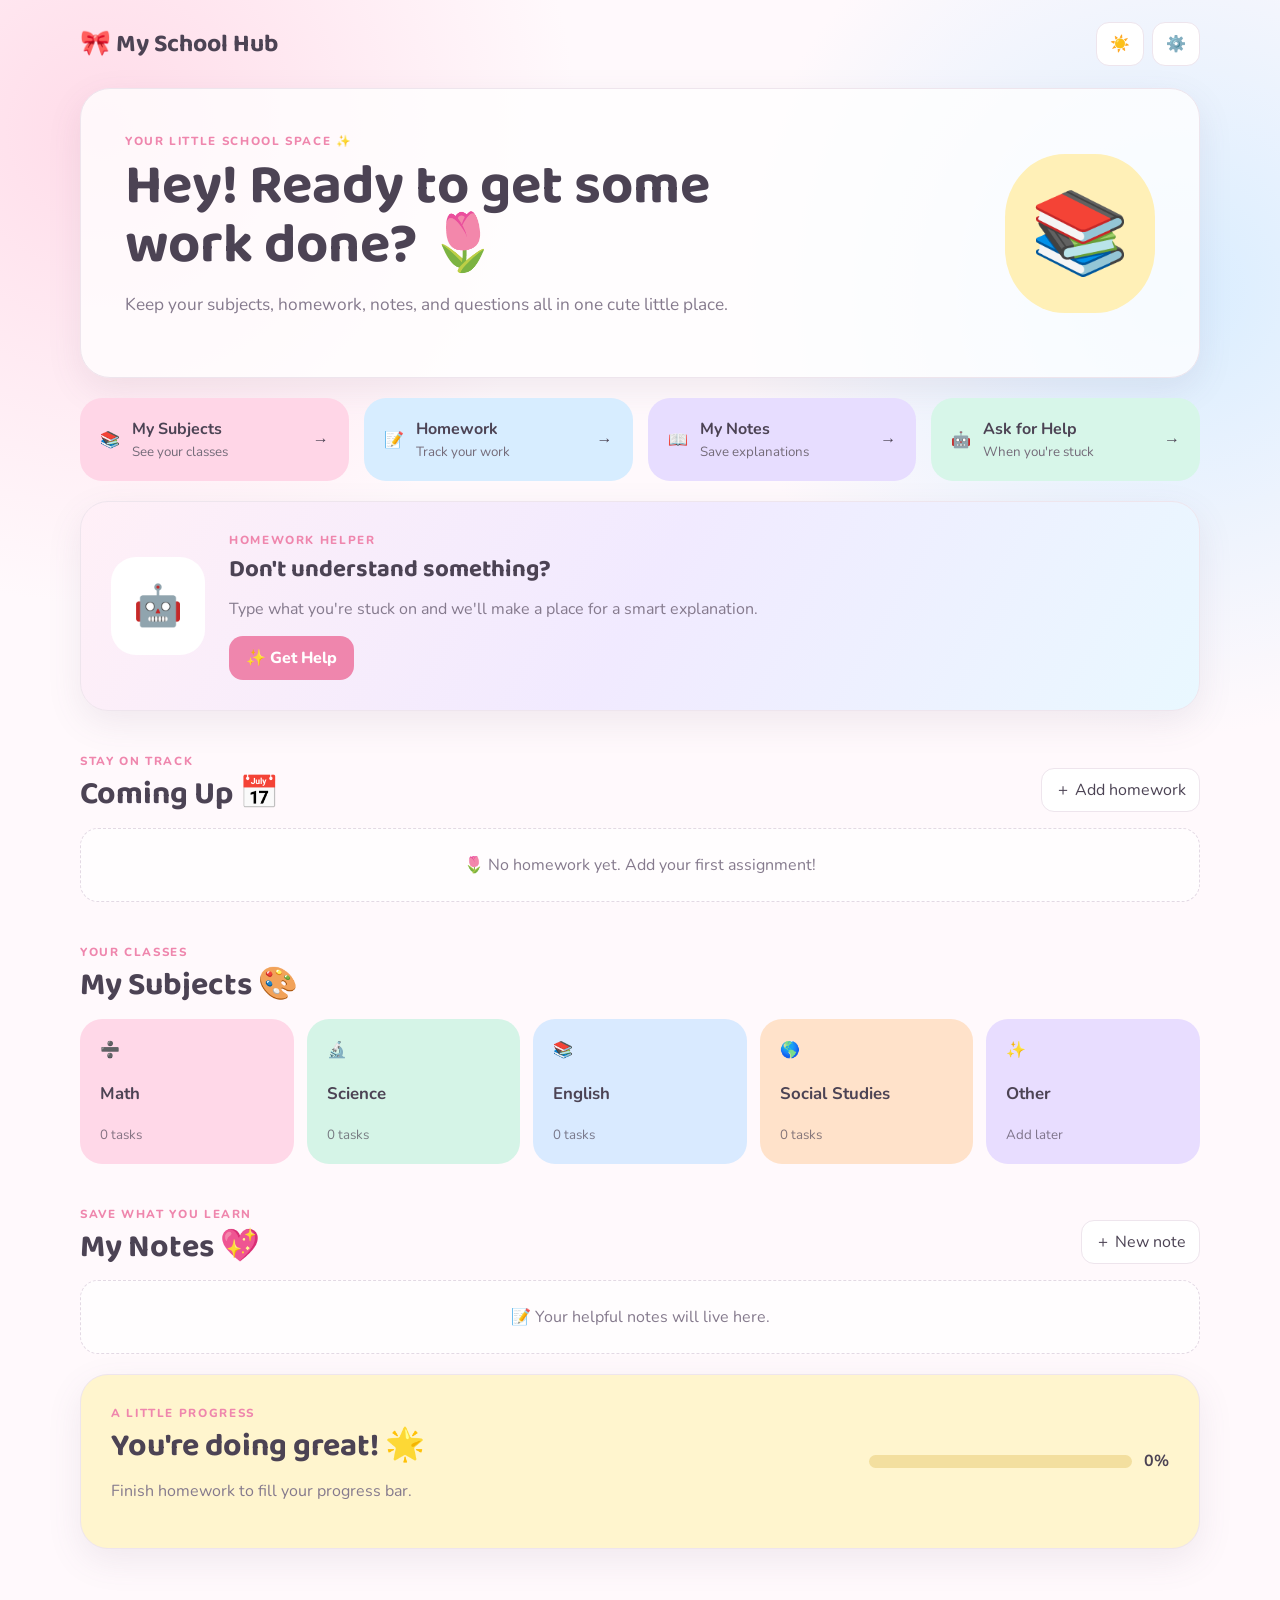
==== index.html @ f1a24823 "Rename index .html to index.html" ====
<!doctype html>
<html lang="en">
<head>
  <meta charset="UTF-8">
  <meta name="viewport" content="width=device-width, initial-scale=1.0">
  <title>My School Hub 🎀</title>
  <link rel="preconnect" href="https://fonts.googleapis.com">
  <link rel="preconnect" href="https://fonts.gstatic.com" crossorigin>
  <link href="https://fonts.googleapis.com/css2?family=Baloo+2:wght@400;500;600;700&family=Nunito:wght@400;600;700;800&display=swap" rel="stylesheet">
  <link rel="stylesheet" href="style.css">
</head>
<body>
<header class="topbar">
  <a class="brand" href="#">🎀 <span>My School Hub</span></a>
  <div class="actions"><button id="themeBtn">☀️</button><button id="settingsBtn">⚙️</button></div>
</header>

<main class="container">
  <section class="hero">
    <div>
      <p class="eyebrow">YOUR LITTLE SCHOOL SPACE ✨</p>
      <h1>Hey! Ready to get some work done? 🌷</h1>
      <p>Keep your subjects, homework, notes, and questions all in one cute little place.</p>
    </div>
    <div class="hero-sticker">📚</div>
  </section>

  <section class="quick-grid">
    <button class="feature pink" data-scroll="subjects">📚 <span><b>My Subjects</b><small>See your classes</small></span> →</button>
    <button class="feature blue" data-scroll="homework">📝 <span><b>Homework</b><small>Track your work</small></span> →</button>
    <button class="feature purple" data-scroll="notes">📖 <span><b>My Notes</b><small>Save explanations</small></span> →</button>
    <button class="feature mint" id="helpBtn">🤖 <span><b>Ask for Help</b><small>When you're stuck</small></span> →</button>
  </section>

  <section class="help-card">
    <div class="robot">🤖</div>
    <div>
      <p class="eyebrow">HOMEWORK HELPER</p>
      <h2>Don't understand something?</h2>
      <p>Type what you're stuck on and we'll make a place for a smart explanation.</p>
      <button class="primary" id="helpBtn2">✨ Get Help</button>
    </div>
  </section>

  <section class="section" id="homework">
    <div class="heading"><div><p class="eyebrow">STAY ON TRACK</p><h2>Coming Up 📅</h2></div><button class="small" id="addHomework">＋ Add homework</button></div>
    <div id="homeworkList"></div>
  </section>

  <section class="section" id="subjects">
    <div class="heading"><div><p class="eyebrow">YOUR CLASSES</p><h2>My Subjects 🎨</h2></div></div>
    <div class="subjects">
      <div class="subject math">➗<b>Math</b><small>0 tasks</small></div>
      <div class="subject science">🔬<b>Science</b><small>0 tasks</small></div>
      <div class="subject english">📚<b>English</b><small>0 tasks</small></div>
      <div class="subject social">🌎<b>Social Studies</b><small>0 tasks</small></div>
      <div class="subject other">✨<b>Other</b><small>Add later</small></div>
    </div>
  </section>

  <section class="section" id="notes">
    <div class="heading"><div><p class="eyebrow">SAVE WHAT YOU LEARN</p><h2>My Notes 💖</h2></div><button class="small" id="addNote">＋ New note</button></div>
    <div id="notesList" class="notes-list"></div>
  </section>

  <section class="progress">
    <div><p class="eyebrow">A LITTLE PROGRESS</p><h2>You're doing great! 🌟</h2><p>Finish homework to fill your progress bar.</p></div>
    <div class="progress-area"><div class="track"><div id="progress"></div></div><b id="percent">0%</b></div>
  </section>
</main>

<div class="modal hidden" id="helpModal">
  <div class="modal-box">
    <button class="close" data-close="helpModal">×</button>
    <div class="modal-icon">🤖</div><p class="eyebrow">HOMEWORK HELPER</p><h2>What are you stuck on?</h2>
    <textarea id="question" placeholder="Example: I don't understand what my teacher means by..."></textarea>
    <div class="modes">
      <button class="mode active" data-mode="simple">🌷 Explain simply</button>
      <button class="mode" data-mode="steps">🪜 Break into steps</button>
      <button class="mode" data-mode="practice">🧠 Practice me</button>
    </div>
    <button class="primary full" id="explain">✨ Explain this</button>
    <div class="response hidden" id="response"></div>
  </div>
</div>

<div class="modal hidden" id="homeworkModal">
  <div class="modal-box">
    <button class="close" data-close="homeworkModal">×</button>
    <div class="modal-icon">📝</div><p class="eyebrow">NEW HOMEWORK</p><h2>Add something to do</h2>
    <input id="hwTitle" placeholder="Assignment name">
    <select id="hwSubject"><option>Math</option><option>Science</option><option>English</option><option>Social Studies</option><option>Other</option></select>
    <input id="hwDate" type="date">
    <button class="primary full" id="saveHomework">💾 Save homework</button>
  </div>
</div>

<div class="modal hidden" id="noteModal">
  <div class="modal-box">
    <button class="close" data-close="noteModal">×</button>
    <div class="modal-icon">📖</div><p class="eyebrow">NEW NOTE</p><h2>Save something helpful</h2>
    <input id="noteTitle" placeholder="Note title">
    <textarea id="noteBody" placeholder="Write your note here..."></textarea>
    <button class="primary full" id="saveNote">💾 Save note</button>
  </div>
</div>

<script src="script.js"></script>
</body>
</html>
---- style.css ----
*{box-sizing:border-box}body{margin:0;color:#4c4354;font-family:Nunito,sans-serif;background:radial-gradient(circle at 8% 8%,#ffdce9 0,transparent 25%),radial-gradient(circle at 92% 18%,#d9edff 0,transparent 25%),#fff9fc;min-height:100vh}button,input,textarea,select{font:inherit}button{cursor:pointer;border:0;color:inherit}.topbar,.container{width:min(1120px,calc(100% - 32px));margin:auto}.topbar{padding:22px 0;display:flex;justify-content:space-between;align-items:center}.brand{color:#4c4354;text-decoration:none;font:700 1.55rem "Baloo 2"}.actions{display:flex;gap:8px}.actions button,.small{background:#fff;border:1px solid #eee5ed;border-radius:13px;padding:10px 13px}.hero{background:#ffffffc7;border:1px solid #eee5ed;border-radius:30px;padding:44px;display:flex;justify-content:space-between;align-items:center;box-shadow:0 12px 35px #6d54751a}.eyebrow{color:#ef86ad;font-size:.73rem;font-weight:800;letter-spacing:.14em;margin:0 0 9px}.hero h1,h2,h3{font-family:"Baloo 2";margin:0;line-height:1.05}.hero h1{font-size:clamp(2.1rem,5vw,3.5rem);max-width:700px}.hero p:not(.eyebrow){color:#857a8d;font-size:1.08rem;max-width:650px}.hero-sticker{font-size:5rem;background:#fff0b7;border-radius:40%;padding:25px}.quick-grid{display:grid;grid-template-columns:repeat(4,1fr);gap:15px;margin:20px 0}.feature{border-radius:22px;padding:20px;display:grid;grid-template-columns:auto 1fr auto;align-items:center;gap:12px;text-align:left;transition:.2s}.feature:hover{transform:translateY(-3px);box-shadow:0 12px 35px #6d54751a}.feature span{display:block}.feature small{display:block;color:#746b79;margin-top:3px}.pink{background:#ffd6e7}.blue{background:#d7edff}.purple{background:#e7ddff}.mint{background:#d7f6e9}.help-card,.progress{margin-top:20px;border:1px solid #eee5ed;border-radius:28px;padding:30px;display:flex;gap:24px;align-items:center;box-shadow:0 12px 35px #6d54751a}.help-card{background:linear-gradient(120deg,#fff0f7,#f1eaff,#e9f8ff)}.robot{background:white;border-radius:25px;padding:22px;font-size:2.5rem}.help-card p:not(.eyebrow),.progress p:not(.eyebrow){color:#857a8d}.primary{background:#ef86ad;color:#fff;border-radius:14px;padding:11px 17px;font-weight:800}.full{width:100%}.section{margin-top:42px}.heading{display:flex;justify-content:space-between;align-items:end;margin-bottom:16px}.heading h2,.progress h2{font-size:2rem}.homework{background:#fff;border:1px solid #eee5ed;border-radius:19px;padding:15px 18px;margin:10px 0;display:flex;gap:12px;align-items:center}.check{width:25px;height:25px;border-radius:9px;border:2px solid #e7c4d4;background:white}.check.done{background:#9bd8ba;border-color:#9bd8ba;color:white}.hw-info{flex:1}.hw-info small{display:block;color:#857a8d}.date{background:#fff1c9;border-radius:10px;padding:7px 10px;font-size:.8rem;font-weight:800}.empty{padding:25px;text-align:center;color:#857a8d;background:#ffffff99;border:1px dashed #e3d9e4;border-radius:18px}.subjects{display:grid;grid-template-columns:repeat(5,1fr);gap:13px}.subject{min-height:145px;border-radius:22px;padding:20px;display:flex;flex-direction:column;justify-content:space-between}.subject b{font-size:1.05rem}.subject small{opacity:.68}.math{background:#ffd8e8}.science{background:#d5f4e7}.english{background:#d9eaff}.social{background:#ffe2ca}.other{background:#e8ddff}.notes-list{display:grid;grid-template-columns:repeat(auto-fit,minmax(220px,1fr));gap:13px}.note{background:white;border:1px solid #eee5ed;border-radius:20px;padding:18px}.note h3{font-size:1.3rem;margin:7px 0}.note p{color:#857a8d;white-space:pre-wrap}.progress{margin-bottom:70px;background:#fff5ce;justify-content:space-between}.progress-area{min-width:300px;display:flex;align-items:center;gap:12px}.track{height:13px;border-radius:20px;background:#f3df9f;overflow:hidden;flex:1}.track div{height:100%;width:0;background:#efad75;border-radius:20px;transition:.3s}.modal{position:fixed;inset:0;background:#372a3c47;backdrop-filter:blur(6px);display:grid;place-items:center;padding:20px;z-index:10}.hidden{display:none}.modal-box{position:relative;background:#fffdfd;width:min(560px,100%);max-height:90vh;overflow:auto;border-radius:28px;padding:30px;box-shadow:0 25px 70px #3d2a4233}.close{position:absolute;right:16px;top:13px;border-radius:50%;width:35px;height:35px;background:#f6eef5;font-size:1.4rem}.modal-icon{font-size:2.4rem}.modal-box h2{font-size:2rem;margin-bottom:17px}.modal-box input,.modal-box textarea,.modal-box select{width:100%;padding:13px;border:1px solid #e5dce5;border-radius:15px;margin-bottom:12px;outline:0}.modal-box textarea{min-height:135px;resize:vertical}.modes{display:flex;gap:8px;flex-wrap:wrap;margin-bottom:13px}.mode{background:#f7f1f7;border-radius:12px;padding:9px 11px;font-weight:700}.mode.active{background:#ffdce9}.response{margin-top:14px;background:#f6f1ff;border-radius:17px;padding:16px;line-height:1.6}@media(max-width:900px){.quick-grid{grid-template-columns:repeat(2,1fr)}.subjects{grid-template-columns:repeat(3,1fr)}.hero-sticker{display:none}}@media(max-width:620px){.quick-grid,.subjects{grid-template-columns:1fr}.hero{padding:30px 24px}.help-card,.progress{flex-direction:column;align-items:stretch}.progress-area{min-width:0}.heading{align-items:start;gap:12px;flex-direction:column}}
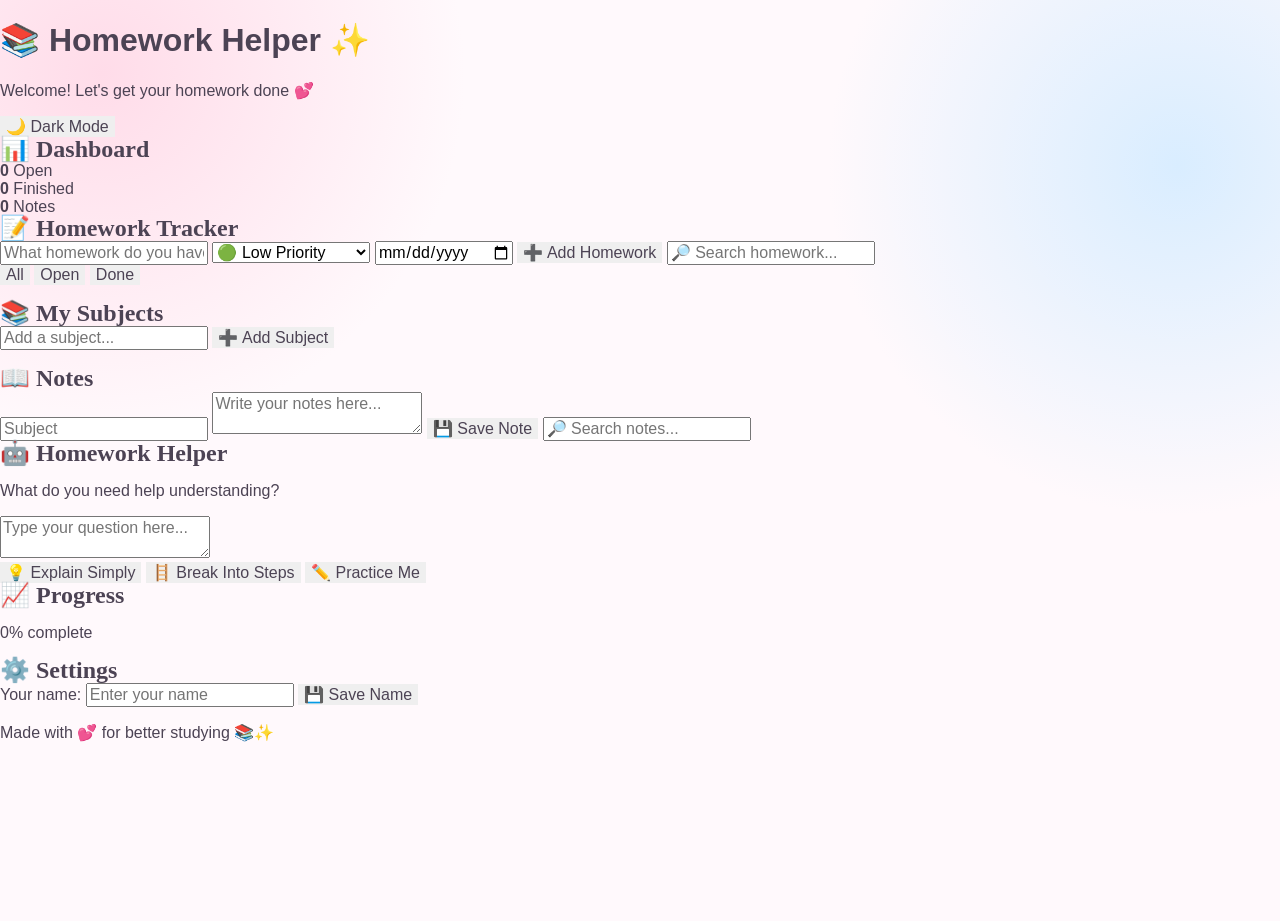
==== commit a1fee11e: "Update style.css for V2" ====
--- a/index.html
+++ b/index.html
@@ -1,110 +1,125 @@
-<!doctype html>
+<!DOCTYPE html>
 <html lang="en">
 <head>
   <meta charset="UTF-8">
   <meta name="viewport" content="width=device-width, initial-scale=1.0">
-  <title>My School Hub 🎀</title>
-  <link rel="preconnect" href="https://fonts.googleapis.com">
-  <link rel="preconnect" href="https://fonts.gstatic.com" crossorigin>
-  <link href="https://fonts.googleapis.com/css2?family=Baloo+2:wght@400;500;600;700&family=Nunito:wght@400;600;700;800&display=swap" rel="stylesheet">
+  <title>Homework Helper 📚✨</title>
   <link rel="stylesheet" href="style.css">
 </head>
+
 <body>
-<header class="topbar">
-  <a class="brand" href="#">🎀 <span>My School Hub</span></a>
-  <div class="actions"><button id="themeBtn">☀️</button><button id="settingsBtn">⚙️</button></div>
-</header>
+  <header>
+    <h1>📚 Homework Helper ✨</h1>
+    <p id="greeting">Welcome! Let's get your homework done 💕</p>
+    <button id="darkModeBtn">🌙 Dark Mode</button>
+  </header>
 
-<main class="container">
-  <section class="hero">
-    <div>
-      <p class="eyebrow">YOUR LITTLE SCHOOL SPACE ✨</p>
-      <h1>Hey! Ready to get some work done? 🌷</h1>
-      <p>Keep your subjects, homework, notes, and questions all in one cute little place.</p>
-    </div>
-    <div class="hero-sticker">📚</div>
-  </section>
+  <main>
+    <section class="card">
+      <h2>📊 Dashboard</h2>
+      <div class="stats">
+        <div>
+          <strong id="openCount">0</strong>
+          <span>Open</span>
+        </div>
+        <div>
+          <strong id="doneCount">0</strong>
+          <span>Finished</span>
+        </div>
+        <div>
+          <strong id="notesCount">0</strong>
+          <span>Notes</span>
+        </div>
+      </div>
+    </section>
 
-  <section class="quick-grid">
-    <button class="feature pink" data-scroll="subjects">📚 <span><b>My Subjects</b><small>See your classes</small></span> →</button>
-    <button class="feature blue" data-scroll="homework">📝 <span><b>Homework</b><small>Track your work</small></span> →</button>
-    <button class="feature purple" data-scroll="notes">📖 <span><b>My Notes</b><small>Save explanations</small></span> →</button>
-    <button class="feature mint" id="helpBtn">🤖 <span><b>Ask for Help</b><small>When you're stuck</small></span> →</button>
-  </section>
+    <section class="card">
+      <h2>📝 Homework Tracker</h2>
 
-  <section class="help-card">
-    <div class="robot">🤖</div>
-    <div>
-      <p class="eyebrow">HOMEWORK HELPER</p>
-      <h2>Don't understand something?</h2>
-      <p>Type what you're stuck on and we'll make a place for a smart explanation.</p>
-      <button class="primary" id="helpBtn2">✨ Get Help</button>
-    </div>
-  </section>
+      <input id="homeworkInput" type="text" placeholder="What homework do you have?">
 
-  <section class="section" id="homework">
-    <div class="heading"><div><p class="eyebrow">STAY ON TRACK</p><h2>Coming Up 📅</h2></div><button class="small" id="addHomework">＋ Add homework</button></div>
-    <div id="homeworkList"></div>
-  </section>
+      <select id="priorityInput">
+        <option value="Low">🟢 Low Priority</option>
+        <option value="Medium">🟡 Medium Priority</option>
+        <option value="High">🔴 High Priority</option>
+      </select>
 
-  <section class="section" id="subjects">
-    <div class="heading"><div><p class="eyebrow">YOUR CLASSES</p><h2>My Subjects 🎨</h2></div></div>
-    <div class="subjects">
-      <div class="subject math">➗<b>Math</b><small>0 tasks</small></div>
-      <div class="subject science">🔬<b>Science</b><small>0 tasks</small></div>
-      <div class="subject english">📚<b>English</b><small>0 tasks</small></div>
-      <div class="subject social">🌎<b>Social Studies</b><small>0 tasks</small></div>
-      <div class="subject other">✨<b>Other</b><small>Add later</small></div>
-    </div>
-  </section>
+      <input id="dueDateInput" type="date">
 
-  <section class="section" id="notes">
-    <div class="heading"><div><p class="eyebrow">SAVE WHAT YOU LEARN</p><h2>My Notes 💖</h2></div><button class="small" id="addNote">＋ New note</button></div>
-    <div id="notesList" class="notes-list"></div>
-  </section>
+      <button id="addHomeworkBtn">➕ Add Homework</button>
 
-  <section class="progress">
-    <div><p class="eyebrow">A LITTLE PROGRESS</p><h2>You're doing great! 🌟</h2><p>Finish homework to fill your progress bar.</p></div>
-    <div class="progress-area"><div class="track"><div id="progress"></div></div><b id="percent">0%</b></div>
-  </section>
-</main>
+      <input id="homeworkSearch" type="text" placeholder="🔎 Search homework...">
 
-<div class="modal hidden" id="helpModal">
-  <div class="modal-box">
-    <button class="close" data-close="helpModal">×</button>
-    <div class="modal-icon">🤖</div><p class="eyebrow">HOMEWORK HELPER</p><h2>What are you stuck on?</h2>
-    <textarea id="question" placeholder="Example: I don't understand what my teacher means by..."></textarea>
-    <div class="modes">
-      <button class="mode active" data-mode="simple">🌷 Explain simply</button>
-      <button class="mode" data-mode="steps">🪜 Break into steps</button>
-      <button class="mode" data-mode="practice">🧠 Practice me</button>
-    </div>
-    <button class="primary full" id="explain">✨ Explain this</button>
-    <div class="response hidden" id="response"></div>
-  </div>
-</div>
+      <div class="filters">
+        <button onclick="filterHomework('all')">All</button>
+        <button onclick="filterHomework('open')">Open</button>
+        <button onclick="filterHomework('done')">Done</button>
+      </div>
 
-<div class="modal hidden" id="homeworkModal">
-  <div class="modal-box">
-    <button class="close" data-close="homeworkModal">×</button>
-    <div class="modal-icon">📝</div><p class="eyebrow">NEW HOMEWORK</p><h2>Add something to do</h2>
-    <input id="hwTitle" placeholder="Assignment name">
-    <select id="hwSubject"><option>Math</option><option>Science</option><option>English</option><option>Social Studies</option><option>Other</option></select>
-    <input id="hwDate" type="date">
-    <button class="primary full" id="saveHomework">💾 Save homework</button>
-  </div>
-</div>
+      <ul id="homeworkList"></ul>
+    </section>
 
-<div class="modal hidden" id="noteModal">
-  <div class="modal-box">
-    <button class="close" data-close="noteModal">×</button>
-    <div class="modal-icon">📖</div><p class="eyebrow">NEW NOTE</p><h2>Save something helpful</h2>
-    <input id="noteTitle" placeholder="Note title">
-    <textarea id="noteBody" placeholder="Write your note here..."></textarea>
-    <button class="primary full" id="saveNote">💾 Save note</button>
-  </div>
-</div>
+    <section class="card">
+      <h2>📚 My Subjects</h2>
 
-<script src="script.js"></script>
+      <input id="subjectInput" type="text" placeholder="Add a subject...">
+      <button id="addSubjectBtn">➕ Add Subject</button>
+
+      <ul id="subjectList"></ul>
+    </section>
+
+    <section class="card">
+      <h2>📖 Notes</h2>
+
+      <input id="noteSubject" type="text" placeholder="Subject">
+      <textarea id="noteInput" placeholder="Write your notes here..."></textarea>
+
+      <button id="addNoteBtn">💾 Save Note</button>
+
+      <input id="noteSearch" type="text" placeholder="🔎 Search notes...">
+
+      <div id="notesList"></div>
+    </section>
+
+    <section class="card helper">
+      <h2>🤖 Homework Helper</h2>
+      <p>What do you need help understanding?</p>
+
+      <textarea id="questionInput" placeholder="Type your question here..."></textarea>
+
+      <div class="helperButtons">
+        <button onclick="helperAction('explain')">💡 Explain Simply</button>
+        <button onclick="helperAction('steps')">🪜 Break Into Steps</button>
+        <button onclick="helperAction('practice')">✏️ Practice Me</button>
+      </div>
+
+      <div id="helperResponse"></div>
+    </section>
+
+    <section class="card">
+      <h2>📈 Progress</h2>
+
+      <div class="progress-container">
+        <div id="progressBar"></div>
+      </div>
+
+      <p id="progressText">0% complete</p>
+    </section>
+
+    <section class="card">
+      <h2>⚙️ Settings</h2>
+
+      <label for="nameInput">Your name:</label>
+      <input id="nameInput" type="text" placeholder="Enter your name">
+
+      <button id="saveNameBtn">💾 Save Name</button>
+    </section>
+  </main>
+
+  <footer>
+    <p>Made with 💕 for better studying 📚✨</p>
+  </footer>
+
+  <script src="script.js"></script>
 </body>
 </html>
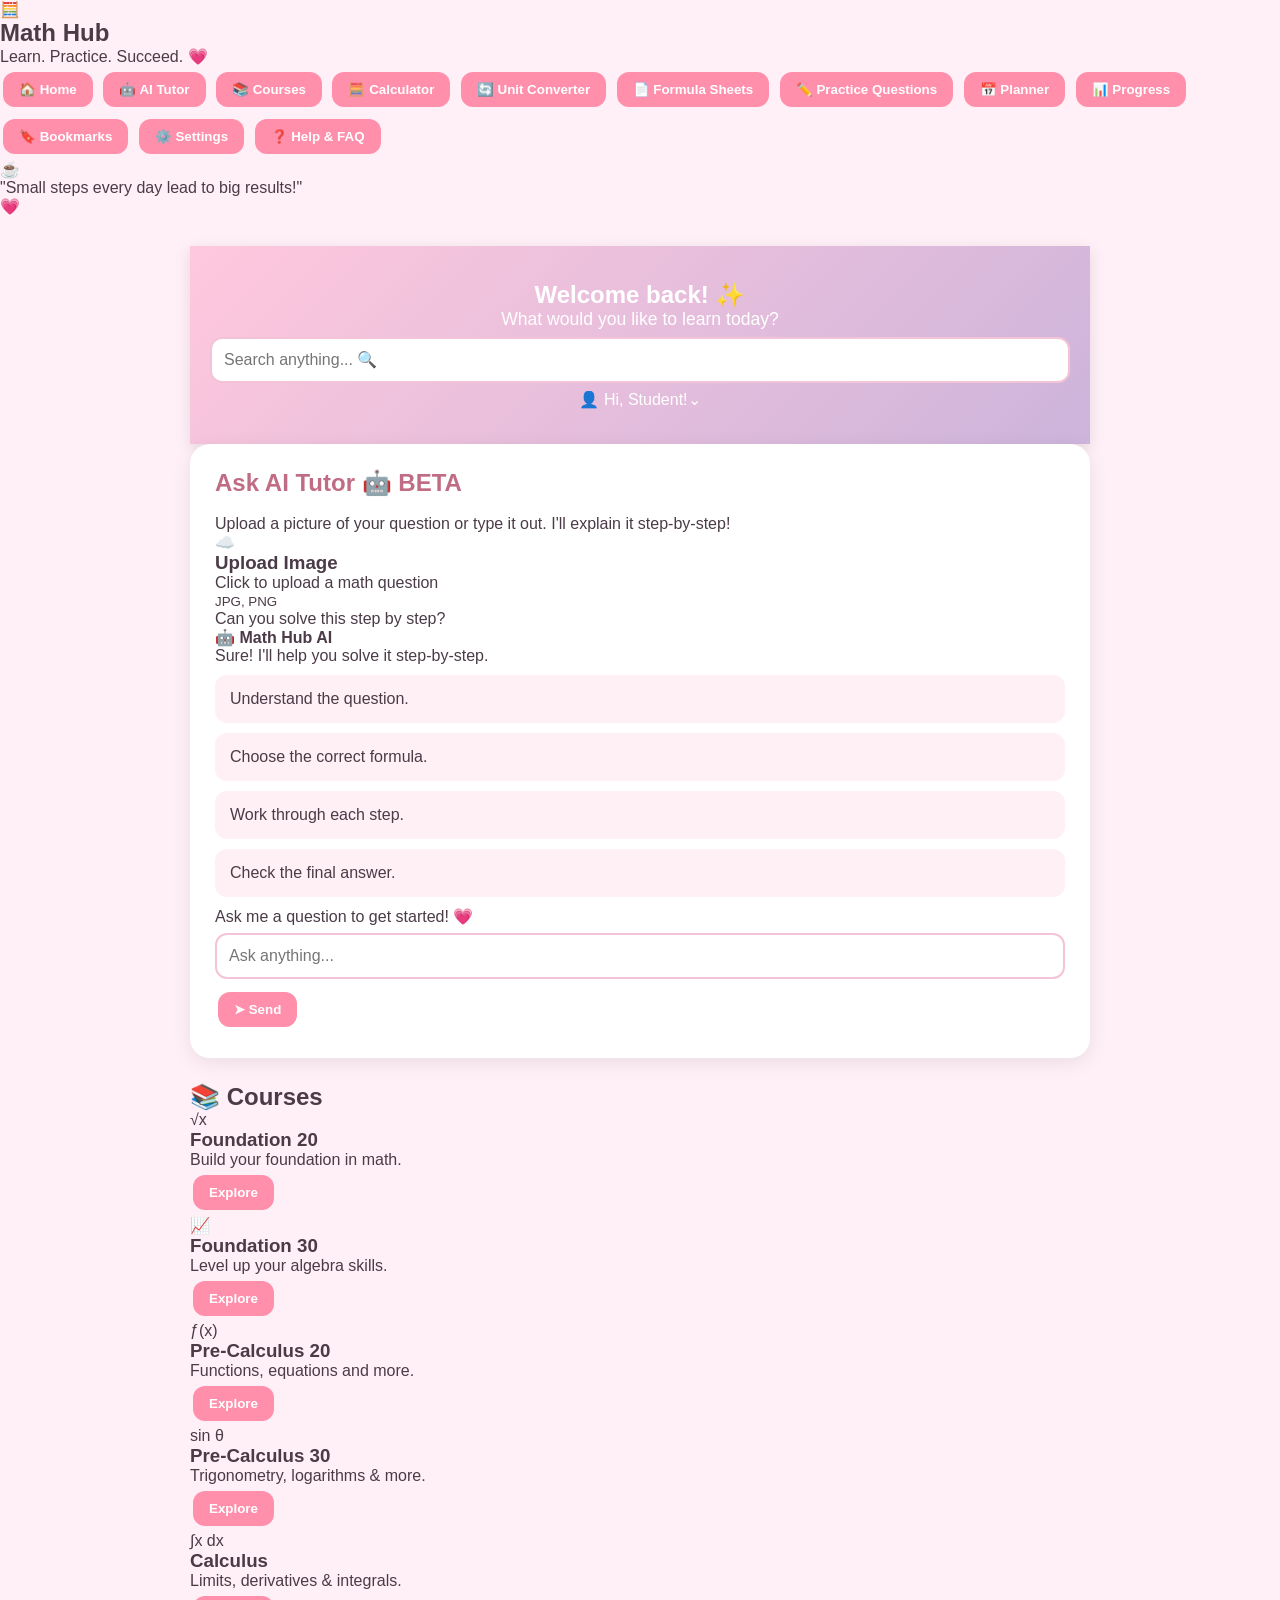
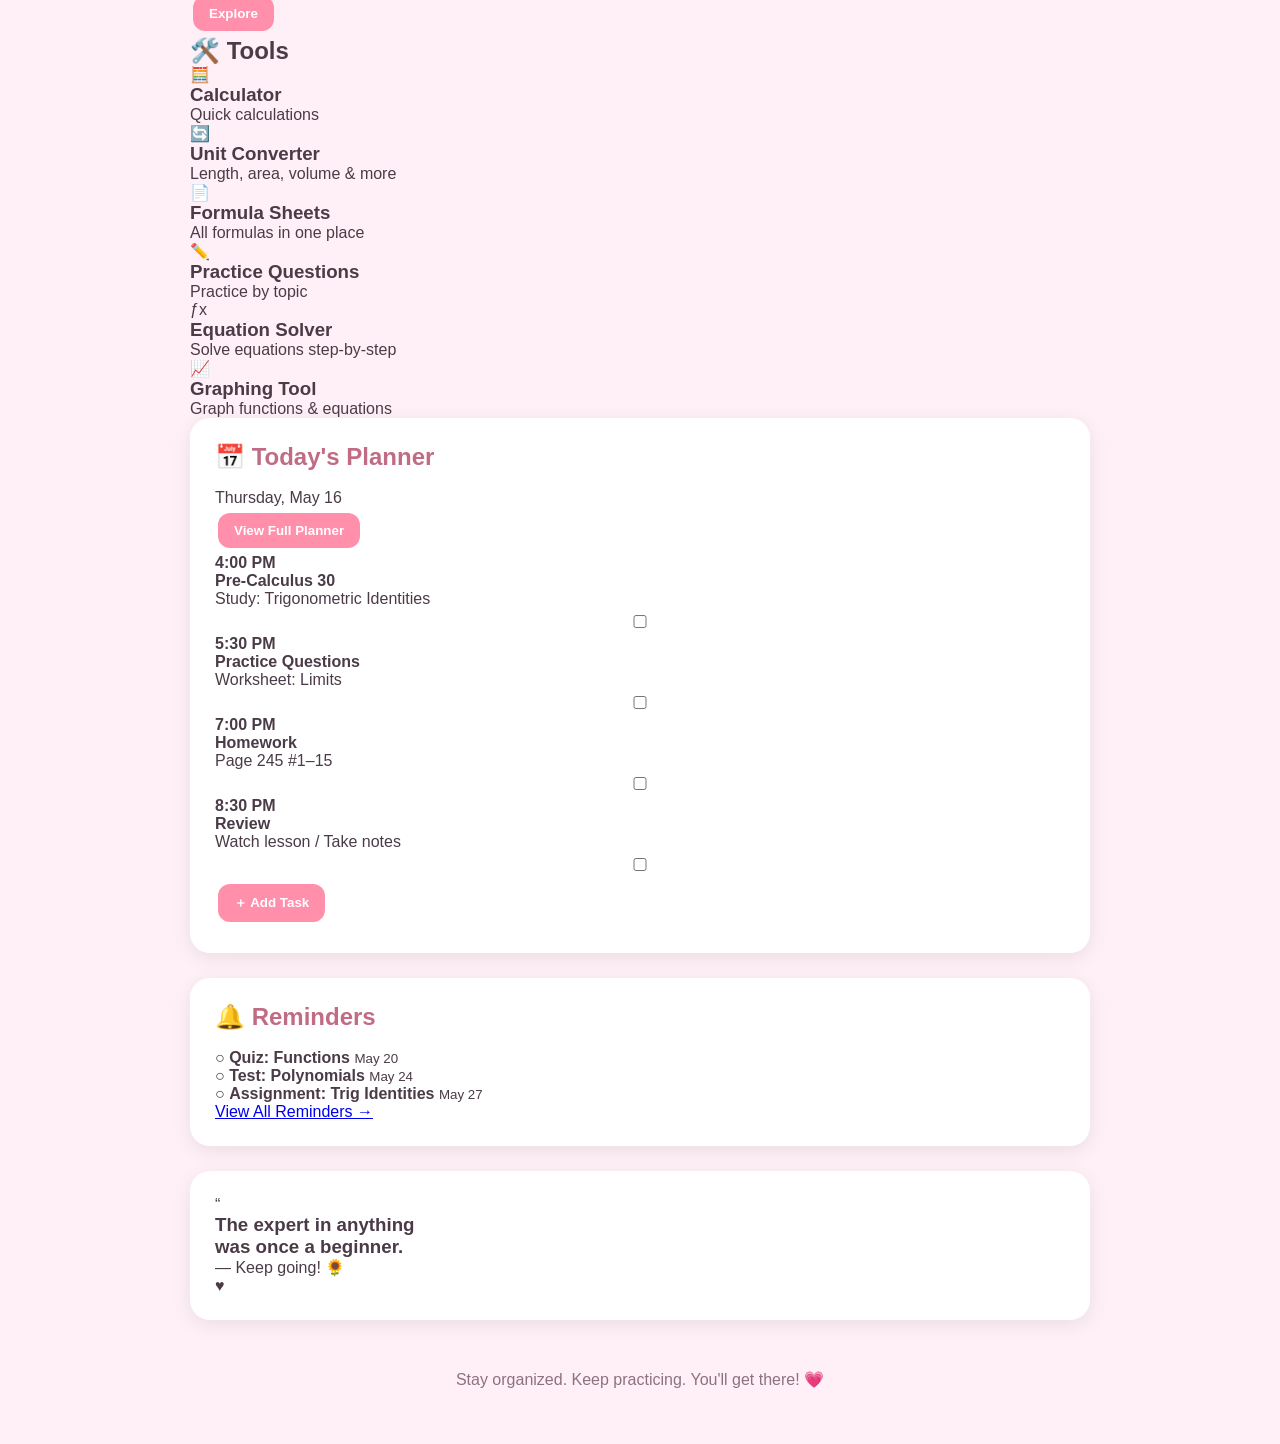
==== commit 93c913e5: "Create Math Hub homepage" ====
--- a/index.html
+++ b/index.html
@@ -3,123 +3,319 @@
 <head>
   <meta charset="UTF-8">
   <meta name="viewport" content="width=device-width, initial-scale=1.0">
-  <title>Homework Helper 📚✨</title>
+  <title>Math Hub 💗</title>
   <link rel="stylesheet" href="style.css">
 </head>
 
 <body>
-  <header>
-    <h1>📚 Homework Helper ✨</h1>
-    <p id="greeting">Welcome! Let's get your homework done 💕</p>
-    <button id="darkModeBtn">🌙 Dark Mode</button>
-  </header>
-
-  <main>
-    <section class="card">
-      <h2>📊 Dashboard</h2>
-      <div class="stats">
-        <div>
-          <strong id="openCount">0</strong>
-          <span>Open</span>
-        </div>
-        <div>
-          <strong id="doneCount">0</strong>
-          <span>Finished</span>
-        </div>
-        <div>
-          <strong id="notesCount">0</strong>
-          <span>Notes</span>
-        </div>
+
+  <!-- SIDEBAR -->
+  <aside class="sidebar">
+    <div class="logo">
+      <div class="logo-icon">🧮</div>
+      <div>
+        <h1>Math Hub</h1>
+        <p>Learn. Practice. Succeed. 💗</p>
       </div>
-    </section>
-
-    <section class="card">
-      <h2>📝 Homework Tracker</h2>
-
-      <input id="homeworkInput" type="text" placeholder="What homework do you have?">
-
-      <select id="priorityInput">
-        <option value="Low">🟢 Low Priority</option>
-        <option value="Medium">🟡 Medium Priority</option>
-        <option value="High">🔴 High Priority</option>
-      </select>
-
-      <input id="dueDateInput" type="date">
-
-      <button id="addHomeworkBtn">➕ Add Homework</button>
-
-      <input id="homeworkSearch" type="text" placeholder="🔎 Search homework...">
-
-      <div class="filters">
-        <button onclick="filterHomework('all')">All</button>
-        <button onclick="filterHomework('open')">Open</button>
-        <button onclick="filterHomework('done')">Done</button>
+    </div>
+
+    <nav>
+      <button class="nav-btn active">🏠 <span>Home</span></button>
+      <button class="nav-btn">🤖 <span>AI Tutor</span></button>
+      <button class="nav-btn">📚 <span>Courses</span></button>
+      <button class="nav-btn">🧮 <span>Calculator</span></button>
+      <button class="nav-btn">🔄 <span>Unit Converter</span></button>
+      <button class="nav-btn">📄 <span>Formula Sheets</span></button>
+      <button class="nav-btn">✏️ <span>Practice Questions</span></button>
+      <button class="nav-btn">📅 <span>Planner</span></button>
+      <button class="nav-btn">📊 <span>Progress</span></button>
+      <button class="nav-btn">🔖 <span>Bookmarks</span></button>
+      <button class="nav-btn">⚙️ <span>Settings</span></button>
+      <button class="nav-btn">❓ <span>Help & FAQ</span></button>
+    </nav>
+
+    <div class="sidebar-note">
+      ☕
+      <p>"Small steps every day lead to big results!"</p>
+      💗
+    </div>
+  </aside>
+
+
+  <!-- MAIN CONTENT -->
+  <main class="main">
+
+    <!-- HEADER -->
+    <header class="top-header">
+      <div>
+        <h2>Welcome back! ✨</h2>
+        <p>What would you like to learn today?</p>
       </div>
 
-      <ul id="homeworkList"></ul>
-    </section>
-
-    <section class="card">
-      <h2>📚 My Subjects</h2>
-
-      <input id="subjectInput" type="text" placeholder="Add a subject...">
-      <button id="addSubjectBtn">➕ Add Subject</button>
-
-      <ul id="subjectList"></ul>
-    </section>
-
-    <section class="card">
-      <h2>📖 Notes</h2>
-
-      <input id="noteSubject" type="text" placeholder="Subject">
-      <textarea id="noteInput" placeholder="Write your notes here..."></textarea>
-
-      <button id="addNoteBtn">💾 Save Note</button>
-
-      <input id="noteSearch" type="text" placeholder="🔎 Search notes...">
-
-      <div id="notesList"></div>
-    </section>
-
-    <section class="card helper">
-      <h2>🤖 Homework Helper</h2>
-      <p>What do you need help understanding?</p>
-
-      <textarea id="questionInput" placeholder="Type your question here..."></textarea>
-
-      <div class="helperButtons">
-        <button onclick="helperAction('explain')">💡 Explain Simply</button>
-        <button onclick="helperAction('steps')">🪜 Break Into Steps</button>
-        <button onclick="helperAction('practice')">✏️ Practice Me</button>
+      <div class="header-right">
+        <input type="search" placeholder="Search anything... 🔍">
+        <div class="student">👤 Hi, Student!⌄</div>
       </div>
-
-      <div id="helperResponse"></div>
-    </section>
-
-    <section class="card">
-      <h2>📈 Progress</h2>
-
-      <div class="progress-container">
-        <div id="progressBar"></div>
-      </div>
-
-      <p id="progressText">0% complete</p>
-    </section>
-
-    <section class="card">
-      <h2>⚙️ Settings</h2>
-
-      <label for="nameInput">Your name:</label>
-      <input id="nameInput" type="text" placeholder="Enter your name">
-
-      <button id="saveNameBtn">💾 Save Name</button>
-    </section>
+    </header>
+
+
+    <div class="dashboard">
+
+      <!-- LEFT SIDE -->
+      <section class="left-column">
+
+        <!-- AI TUTOR -->
+        <div class="card ai-card">
+          <div class="card-title">
+            <div>
+              <h2>Ask AI Tutor 🤖 <span class="beta">BETA</span></h2>
+              <p>Upload a picture of your question or type it out. I'll explain it step-by-step!</p>
+            </div>
+          </div>
+
+          <div class="ai-area">
+
+            <label class="upload-box">
+              <div class="upload-icon">☁️</div>
+              <h3>Upload Image</h3>
+              <p>Click to upload a math question</p>
+              <small>JPG, PNG</small>
+              <input type="file" accept="image/*" hidden>
+            </label>
+
+            <div class="ai-answer">
+              <div class="question-bubble">
+                Can you solve this step by step?
+              </div>
+
+              <div class="answer-box">
+                <strong>🤖 Math Hub AI</strong>
+
+                <p>
+                  Sure! I'll help you solve it step-by-step.
+                </p>
+
+                <ol>
+                  <li>Understand the question.</li>
+                  <li>Choose the correct formula.</li>
+                  <li>Work through each step.</li>
+                  <li>Check the final answer.</li>
+                </ol>
+
+                <p class="answer-ending">
+                  Ask me a question to get started! 💗
+                </p>
+              </div>
+            </div>
+
+          </div>
+
+          <div class="chat-box">
+            <input type="text" placeholder="Ask anything...">
+            <button>➤ Send</button>
+          </div>
+        </div>
+
+
+        <!-- COURSES -->
+        <div class="section-heading">
+          <h2>📚 Courses</h2>
+        </div>
+
+        <div class="courses">
+
+          <div class="course-card yellow">
+            <div class="course-icon">√x</div>
+            <h3>Foundation 20</h3>
+            <p>Build your foundation in math.</p>
+            <button>Explore</button>
+          </div>
+
+          <div class="course-card pink">
+            <div class="course-icon">📈</div>
+            <h3>Foundation 30</h3>
+            <p>Level up your algebra skills.</p>
+            <button>Explore</button>
+          </div>
+
+          <div class="course-card yellow">
+            <div class="course-icon">ƒ(x)</div>
+            <h3>Pre-Calculus 20</h3>
+            <p>Functions, equations and more.</p>
+            <button>Explore</button>
+          </div>
+
+          <div class="course-card pink">
+            <div class="course-icon">sin θ</div>
+            <h3>Pre-Calculus 30</h3>
+            <p>Trigonometry, logarithms & more.</p>
+            <button>Explore</button>
+          </div>
+
+          <div class="course-card yellow">
+            <div class="course-icon">∫x dx</div>
+            <h3>Calculus</h3>
+            <p>Limits, derivatives & integrals.</p>
+            <button>Explore</button>
+          </div>
+
+        </div>
+
+
+        <!-- TOOLS -->
+        <div class="section-heading">
+          <h2>🛠️ Tools</h2>
+        </div>
+
+        <div class="tools">
+
+          <div class="tool-card">
+            <div>🧮</div>
+            <h3>Calculator</h3>
+            <p>Quick calculations</p>
+          </div>
+
+          <div class="tool-card">
+            <div>🔄</div>
+            <h3>Unit Converter</h3>
+            <p>Length, area, volume & more</p>
+          </div>
+
+          <div class="tool-card">
+            <div>📄</div>
+            <h3>Formula Sheets</h3>
+            <p>All formulas in one place</p>
+          </div>
+
+          <div class="tool-card">
+            <div>✏️</div>
+            <h3>Practice Questions</h3>
+            <p>Practice by topic</p>
+          </div>
+
+          <div class="tool-card">
+            <div>ƒx</div>
+            <h3>Equation Solver</h3>
+            <p>Solve equations step-by-step</p>
+          </div>
+
+          <div class="tool-card">
+            <div>📈</div>
+            <h3>Graphing Tool</h3>
+            <p>Graph functions & equations</p>
+          </div>
+
+        </div>
+
+      </section>
+
+
+      <!-- RIGHT SIDE -->
+      <section class="right-column">
+
+        <!-- PLANNER -->
+        <div class="card planner">
+
+          <div class="planner-header">
+            <div>
+              <h2>📅 Today's Planner</h2>
+              <p>Thursday, May 16</p>
+            </div>
+
+            <button>View Full Planner</button>
+          </div>
+
+          <div class="task yellow-task">
+            <strong>4:00 PM</strong>
+            <div>
+              <b>Pre-Calculus 30</b>
+              <p>Study: Trigonometric Identities</p>
+            </div>
+            <input type="checkbox">
+          </div>
+
+          <div class="task pink-task">
+            <strong>5:30 PM</strong>
+            <div>
+              <b>Practice Questions</b>
+              <p>Worksheet: Limits</p>
+            </div>
+            <input type="checkbox">
+          </div>
+
+          <div class="task yellow-task">
+            <strong>7:00 PM</strong>
+            <div>
+              <b>Homework</b>
+              <p>Page 245 #1–15</p>
+            </div>
+            <input type="checkbox">
+          </div>
+
+          <div class="task pink-task">
+            <strong>8:30 PM</strong>
+            <div>
+              <b>Review</b>
+              <p>Watch lesson / Take notes</p>
+            </div>
+            <input type="checkbox">
+          </div>
+
+          <button class="add-task">＋ Add Task</button>
+
+        </div>
+
+
+        <!-- REMINDERS -->
+        <div class="card reminders">
+
+          <h2>🔔 Reminders</h2>
+
+          <div class="reminder">
+            <span>○</span>
+            <b>Quiz: Functions</b>
+            <small>May 20</small>
+          </div>
+
+          <div class="reminder">
+            <span>○</span>
+            <b>Test: Polynomials</b>
+            <small>May 24</small>
+          </div>
+
+          <div class="reminder">
+            <span>○</span>
+            <b>Assignment: Trig Identities</b>
+            <small>May 27</small>
+          </div>
+
+          <a href="#">View All Reminders →</a>
+
+        </div>
+
+
+        <!-- MOTIVATION -->
+        <div class="card motivation">
+          <div class="quote">“</div>
+          <h3>
+            The expert in anything<br>
+            was once a beginner.
+          </h3>
+          <p>— Keep going! 🌻</p>
+          <div class="heart">♥</div>
+        </div>
+
+      </section>
+
+    </div>
+
+    <footer>
+      Stay organized. Keep practicing. You'll get there! 💗
+    </footer>
+
   </main>
 
-  <footer>
-    <p>Made with 💕 for better studying 📚✨</p>
-  </footer>
-
   <script src="script.js"></script>
+
 </body>
 </html>
--- a/style.css
+++ b/style.css
@@ -1 +1,334 @@
-*{box-sizing:border-box}body{margin:0;color:#4c4354;font-family:Nunito,sans-serif;background:radial-gradient(circle at 8% 8%,#ffdce9 0,transparent 25%),radial-gradient(circle at 92% 18%,#d9edff 0,transparent 25%),#fff9fc;min-height:100vh}button,input,textarea,select{font:inherit}button{cursor:pointer;border:0;color:inherit}.topbar,.container{width:min(1120px,calc(100% - 32px));margin:auto}.topbar{padding:22px 0;display:flex;justify-content:space-between;align-items:center}.brand{color:#4c4354;text-decoration:none;font:700 1.55rem "Baloo 2"}.actions{display:flex;gap:8px}.actions button,.small{background:#fff;border:1px solid #eee5ed;border-radius:13px;padding:10px 13px}.hero{background:#ffffffc7;border:1px solid #eee5ed;border-radius:30px;padding:44px;display:flex;justify-content:space-between;align-items:center;box-shadow:0 12px 35px #6d54751a}.eyebrow{color:#ef86ad;font-size:.73rem;font-weight:800;letter-spacing:.14em;margin:0 0 9px}.hero h1,h2,h3{font-family:"Baloo 2";margin:0;line-height:1.05}.hero h1{font-size:clamp(2.1rem,5vw,3.5rem);max-width:700px}.hero p:not(.eyebrow){color:#857a8d;font-size:1.08rem;max-width:650px}.hero-sticker{font-size:5rem;background:#fff0b7;border-radius:40%;padding:25px}.quick-grid{display:grid;grid-template-columns:repeat(4,1fr);gap:15px;margin:20px 0}.feature{border-radius:22px;padding:20px;display:grid;grid-template-columns:auto 1fr auto;align-items:center;gap:12px;text-align:left;transition:.2s}.feature:hover{transform:translateY(-3px);box-shadow:0 12px 35px #6d54751a}.feature span{display:block}.feature small{display:block;color:#746b79;margin-top:3px}.pink{background:#ffd6e7}.blue{background:#d7edff}.purple{background:#e7ddff}.mint{background:#d7f6e9}.help-card,.progress{margin-top:20px;border:1px solid #eee5ed;border-radius:28px;padding:30px;display:flex;gap:24px;align-items:center;box-shadow:0 12px 35px #6d54751a}.help-card{background:linear-gradient(120deg,#fff0f7,#f1eaff,#e9f8ff)}.robot{background:white;border-radius:25px;padding:22px;font-size:2.5rem}.help-card p:not(.eyebrow),.progress p:not(.eyebrow){color:#857a8d}.primary{background:#ef86ad;color:#fff;border-radius:14px;padding:11px 17px;font-weight:800}.full{width:100%}.section{margin-top:42px}.heading{display:flex;justify-content:space-between;align-items:end;margin-bottom:16px}.heading h2,.progress h2{font-size:2rem}.homework{background:#fff;border:1px solid #eee5ed;border-radius:19px;padding:15px 18px;margin:10px 0;display:flex;gap:12px;align-items:center}.check{width:25px;height:25px;border-radius:9px;border:2px solid #e7c4d4;background:white}.check.done{background:#9bd8ba;border-color:#9bd8ba;color:white}.hw-info{flex:1}.hw-info small{display:block;color:#857a8d}.date{background:#fff1c9;border-radius:10px;padding:7px 10px;font-size:.8rem;font-weight:800}.empty{padding:25px;text-align:center;color:#857a8d;background:#ffffff99;border:1px dashed #e3d9e4;border-radius:18px}.subjects{display:grid;grid-template-columns:repeat(5,1fr);gap:13px}.subject{min-height:145px;border-radius:22px;padding:20px;display:flex;flex-direction:column;justify-content:space-between}.subject b{font-size:1.05rem}.subject small{opacity:.68}.math{background:#ffd8e8}.science{background:#d5f4e7}.english{background:#d9eaff}.social{background:#ffe2ca}.other{background:#e8ddff}.notes-list{display:grid;grid-template-columns:repeat(auto-fit,minmax(220px,1fr));gap:13px}.note{background:white;border:1px solid #eee5ed;border-radius:20px;padding:18px}.note h3{font-size:1.3rem;margin:7px 0}.note p{color:#857a8d;white-space:pre-wrap}.progress{margin-bottom:70px;background:#fff5ce;justify-content:space-between}.progress-area{min-width:300px;display:flex;align-items:center;gap:12px}.track{height:13px;border-radius:20px;background:#f3df9f;overflow:hidden;flex:1}.track div{height:100%;width:0;background:#efad75;border-radius:20px;transition:.3s}.modal{position:fixed;inset:0;background:#372a3c47;backdrop-filter:blur(6px);display:grid;place-items:center;padding:20px;z-index:10}.hidden{display:none}.modal-box{position:relative;background:#fffdfd;width:min(560px,100%);max-height:90vh;overflow:auto;border-radius:28px;padding:30px;box-shadow:0 25px 70px #3d2a4233}.close{position:absolute;right:16px;top:13px;border-radius:50%;width:35px;height:35px;background:#f6eef5;font-size:1.4rem}.modal-icon{font-size:2.4rem}.modal-box h2{font-size:2rem;margin-bottom:17px}.modal-box input,.modal-box textarea,.modal-box select{width:100%;padding:13px;border:1px solid #e5dce5;border-radius:15px;margin-bottom:12px;outline:0}.modal-box textarea{min-height:135px;resize:vertical}.modes{display:flex;gap:8px;flex-wrap:wrap;margin-bottom:13px}.mode{background:#f7f1f7;border-radius:12px;padding:9px 11px;font-weight:700}.mode.active{background:#ffdce9}.response{margin-top:14px;background:#f6f1ff;border-radius:17px;padding:16px;line-height:1.6}@media(max-width:900px){.quick-grid{grid-template-columns:repeat(2,1fr)}.subjects{grid-template-columns:repeat(3,1fr)}.hero-sticker{display:none}}@media(max-width:620px){.quick-grid,.subjects{grid-template-columns:1fr}.hero{padding:30px 24px}.help-card,.progress{flex-direction:column;align-items:stretch}.progress-area{min-width:0}.heading{align-items:start;gap:12px;flex-direction:column}}
+* {
+  box-sizing: border-box;
+  margin: 0;
+  padding: 0;
+  font-family: Arial, sans-serif;
+}
+
+body {
+  background: #fff0f7;
+  color: #4a3b47;
+  min-height: 100vh;
+  transition: 0.3s;
+}
+
+header {
+  text-align: center;
+  padding: 35px 20px;
+  background: linear-gradient(135deg, #ffc8dd, #cdb4db);
+  color: white;
+  box-shadow: 0 4px 15px rgba(0, 0, 0, 0.1);
+}
+
+header h1 {
+  font-size: 2.5rem;
+  margin-bottom: 10px;
+}
+
+header p {
+  font-size: 1.1rem;
+}
+
+button {
+  border: none;
+  border-radius: 12px;
+  padding: 10px 16px;
+  margin: 6px 3px;
+  cursor: pointer;
+  background: #ff8fab;
+  color: white;
+  font-weight: bold;
+  transition: 0.2s;
+}
+
+button:hover {
+  transform: translateY(-2px);
+  opacity: 0.9;
+}
+
+#darkModeBtn {
+  background: #6c5b7b;
+  margin-top: 15px;
+}
+
+main {
+  width: 90%;
+  max-width: 900px;
+  margin: 30px auto;
+}
+
+.card {
+  background: white;
+  border-radius: 20px;
+  padding: 25px;
+  margin-bottom: 25px;
+  box-shadow: 0 5px 20px rgba(0, 0, 0, 0.08);
+}
+
+.card h2 {
+  margin-bottom: 18px;
+  color: #c06c84;
+}
+
+.stats {
+  display: flex;
+  justify-content: space-around;
+  gap: 15px;
+  text-align: center;
+}
+
+.stats div {
+  background: #ffe5ec;
+  padding: 20px;
+  border-radius: 15px;
+  flex: 1;
+}
+
+.stats strong {
+  display: block;
+  font-size: 2rem;
+  color: #ff6f91;
+}
+
+.stats span {
+  font-size: 0.9rem;
+}
+
+input,
+textarea,
+select {
+  width: 100%;
+  padding: 12px;
+  margin: 7px 0;
+  border: 2px solid #f3c4d7;
+  border-radius: 12px;
+  outline: none;
+  background: white;
+  color: #4a3b47;
+  font-size: 1rem;
+}
+
+textarea {
+  min-height: 120px;
+  resize: vertical;
+}
+
+input:focus,
+textarea:focus,
+select:focus {
+  border-color: #ff8fab;
+}
+
+.filters {
+  margin: 10px 0;
+}
+
+.filters button {
+  background: #cdb4db;
+}
+
+ul {
+  list-style: none;
+}
+
+li {
+  background: #fff0f5;
+  padding: 15px;
+  margin: 10px 0;
+  border-radius: 12px;
+  display: flex;
+  align-items: center;
+  justify-content: space-between;
+  gap: 10px;
+}
+
+li.done {
+  opacity: 0.6;
+  text-decoration: line-through;
+}
+
+.homework-info {
+  flex: 1;
+}
+
+.priority-high {
+  border-left: 6px solid #ff6b6b;
+}
+
+.priority-medium {
+  border-left: 6px solid #ffd166;
+}
+
+.priority-low {
+  border-left: 6px solid #90dbf4;
+}
+
+.delete-btn {
+  background: #ff6b6b;
+}
+
+.done-btn {
+  background: #7bc47f;
+}
+
+.note {
+  background: #f3e8ff;
+  padding: 15px;
+  margin: 10px 0;
+  border-radius: 12px;
+}
+
+.note h3 {
+  color: #9b5de5;
+  margin-bottom: 7px;
+}
+
+.note p {
+  white-space: pre-wrap;
+}
+
+.helper {
+  text-align: center;
+}
+
+.helperButtons {
+  display: flex;
+  justify-content: center;
+  flex-wrap: wrap;
+  gap: 5px;
+}
+
+.helperButtons button:nth-child(1) {
+  background: #ff8fab;
+}
+
+.helperButtons button:nth-child(2) {
+  background: #cdb4db;
+}
+
+.helperButtons button:nth-child(3) {
+  background: #90dbf4;
+}
+
+#helperResponse {
+  margin-top: 20px;
+  padding: 18px;
+  border-radius: 15px;
+  background: #fff0f5;
+  min-height: 50px;
+  text-align: left;
+}
+
+.progress-container {
+  width: 100%;
+  height: 25px;
+  background: #f3dce5;
+  border-radius: 20px;
+  overflow: hidden;
+}
+
+#progressBar {
+  width: 0%;
+  height: 100%;
+  background: linear-gradient(90deg, #ff8fab, #cdb4db);
+  border-radius: 20px;
+  transition: width 0.4s;
+}
+
+#progressText {
+  text-align: center;
+  margin-top: 10px;
+  font-weight: bold;
+}
+
+footer {
+  text-align: center;
+  padding: 25px;
+  color: #8d7180;
+}
+
+/* 🌙 DARK MODE */
+
+body.dark {
+  background: #211b25;
+  color: #f5eaf2;
+}
+
+body.dark header {
+  background: linear-gradient(135deg, #4b3b52, #6c5b7b);
+}
+
+body.dark .card {
+  background: #302735;
+  color: #f5eaf2;
+}
+
+body.dark .card h2 {
+  color: #ffb3c6;
+}
+
+body.dark input,
+body.dark textarea,
+body.dark select {
+  background: #241f28;
+  color: white;
+  border-color: #69536f;
+}
+
+body.dark li {
+  background: #3a2f3f;
+}
+
+body.dark .stats div {
+  background: #3a2f3f;
+}
+
+body.dark #helperResponse {
+  background: #3a2f3f;
+}
+
+body.dark .note {
+  background: #40334a;
+}
+
+body.dark footer {
+  color: #cdb4db;
+}
+
+/* 📱 PHONE */
+
+@media (max-width: 600px) {
+  header h1 {
+    font-size: 2rem;
+  }
+
+  main {
+    width: 94%;
+    margin: 20px auto;
+  }
+
+  .card {
+    padding: 18px;
+  }
+
+  .stats {
+    flex-direction: column;
+  }
+
+  .helperButtons {
+    flex-direction: column;
+  }
+
+  .helperButtons button {
+    width: 100%;
+  }
+
+  li {
+    flex-direction: column;
+    align-items: stretch;
+  }
+
+  li button {
+    width: 100%;
+  }
+}
